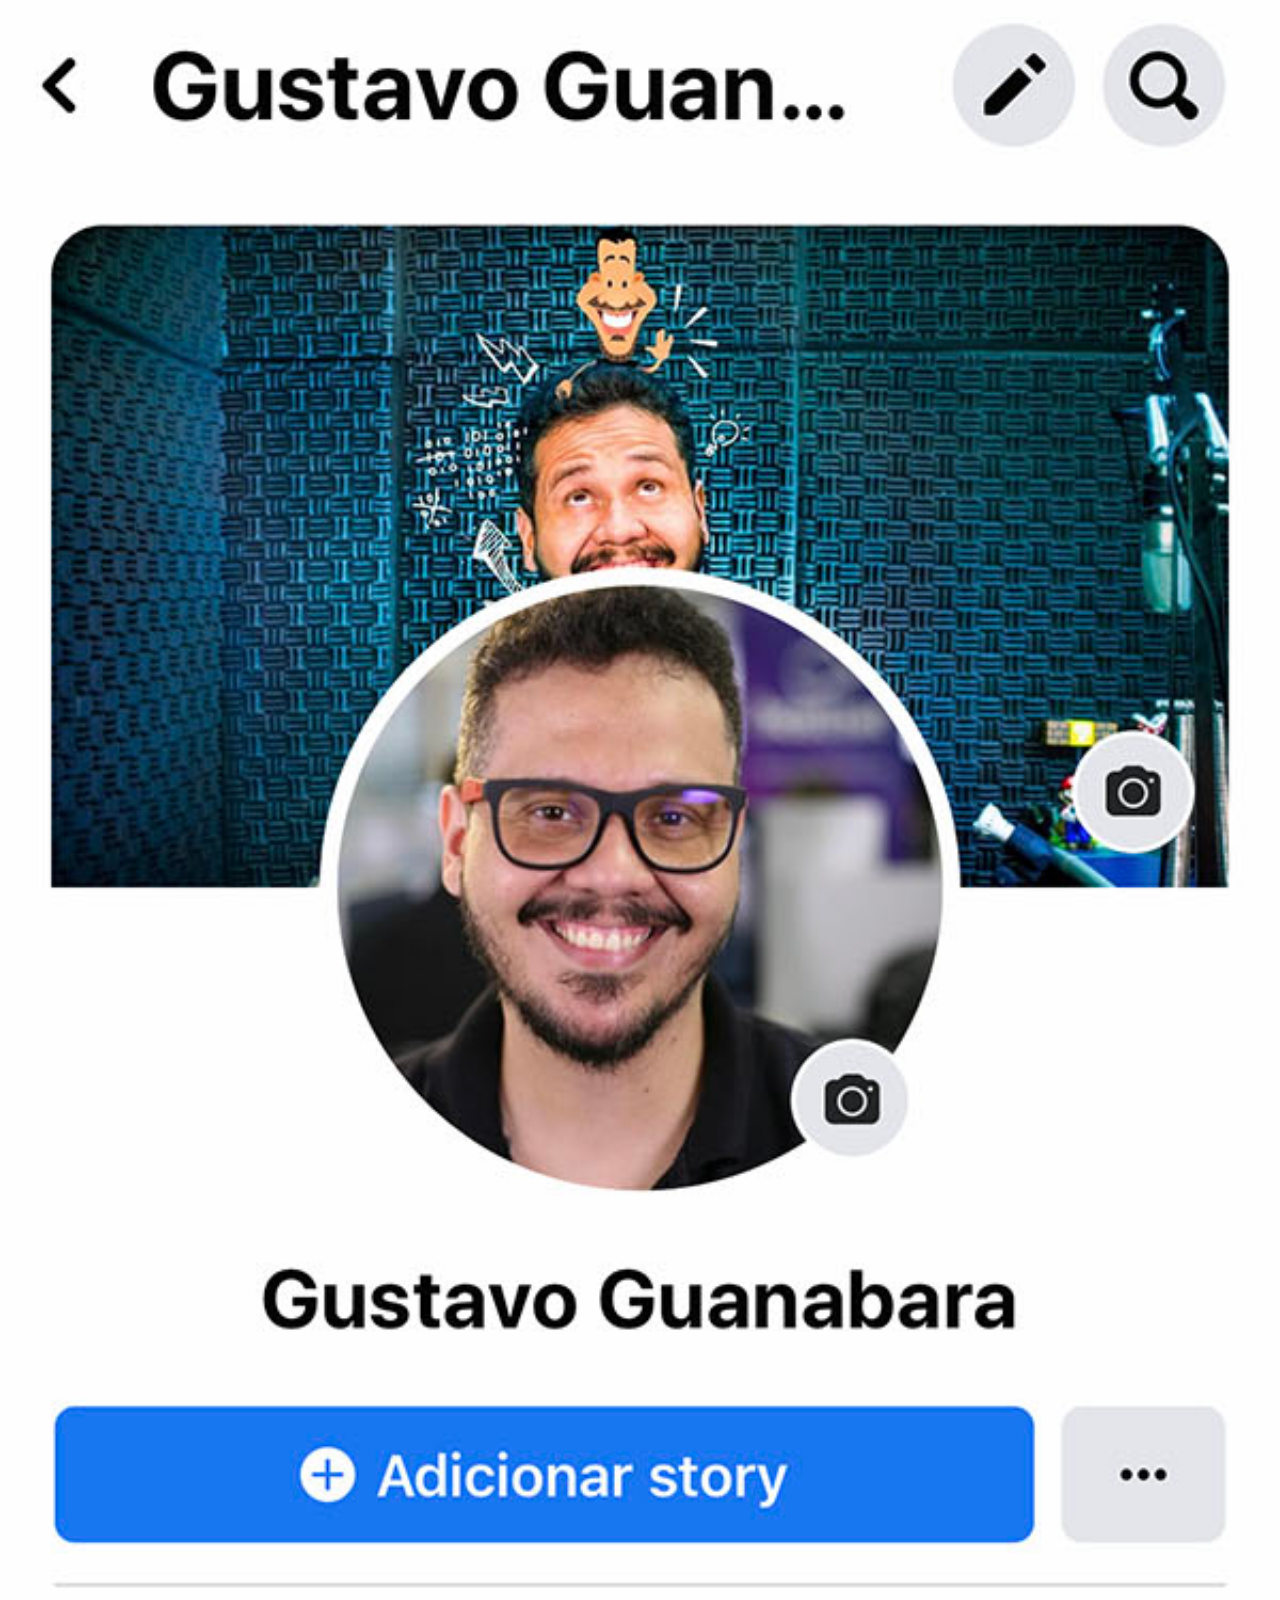
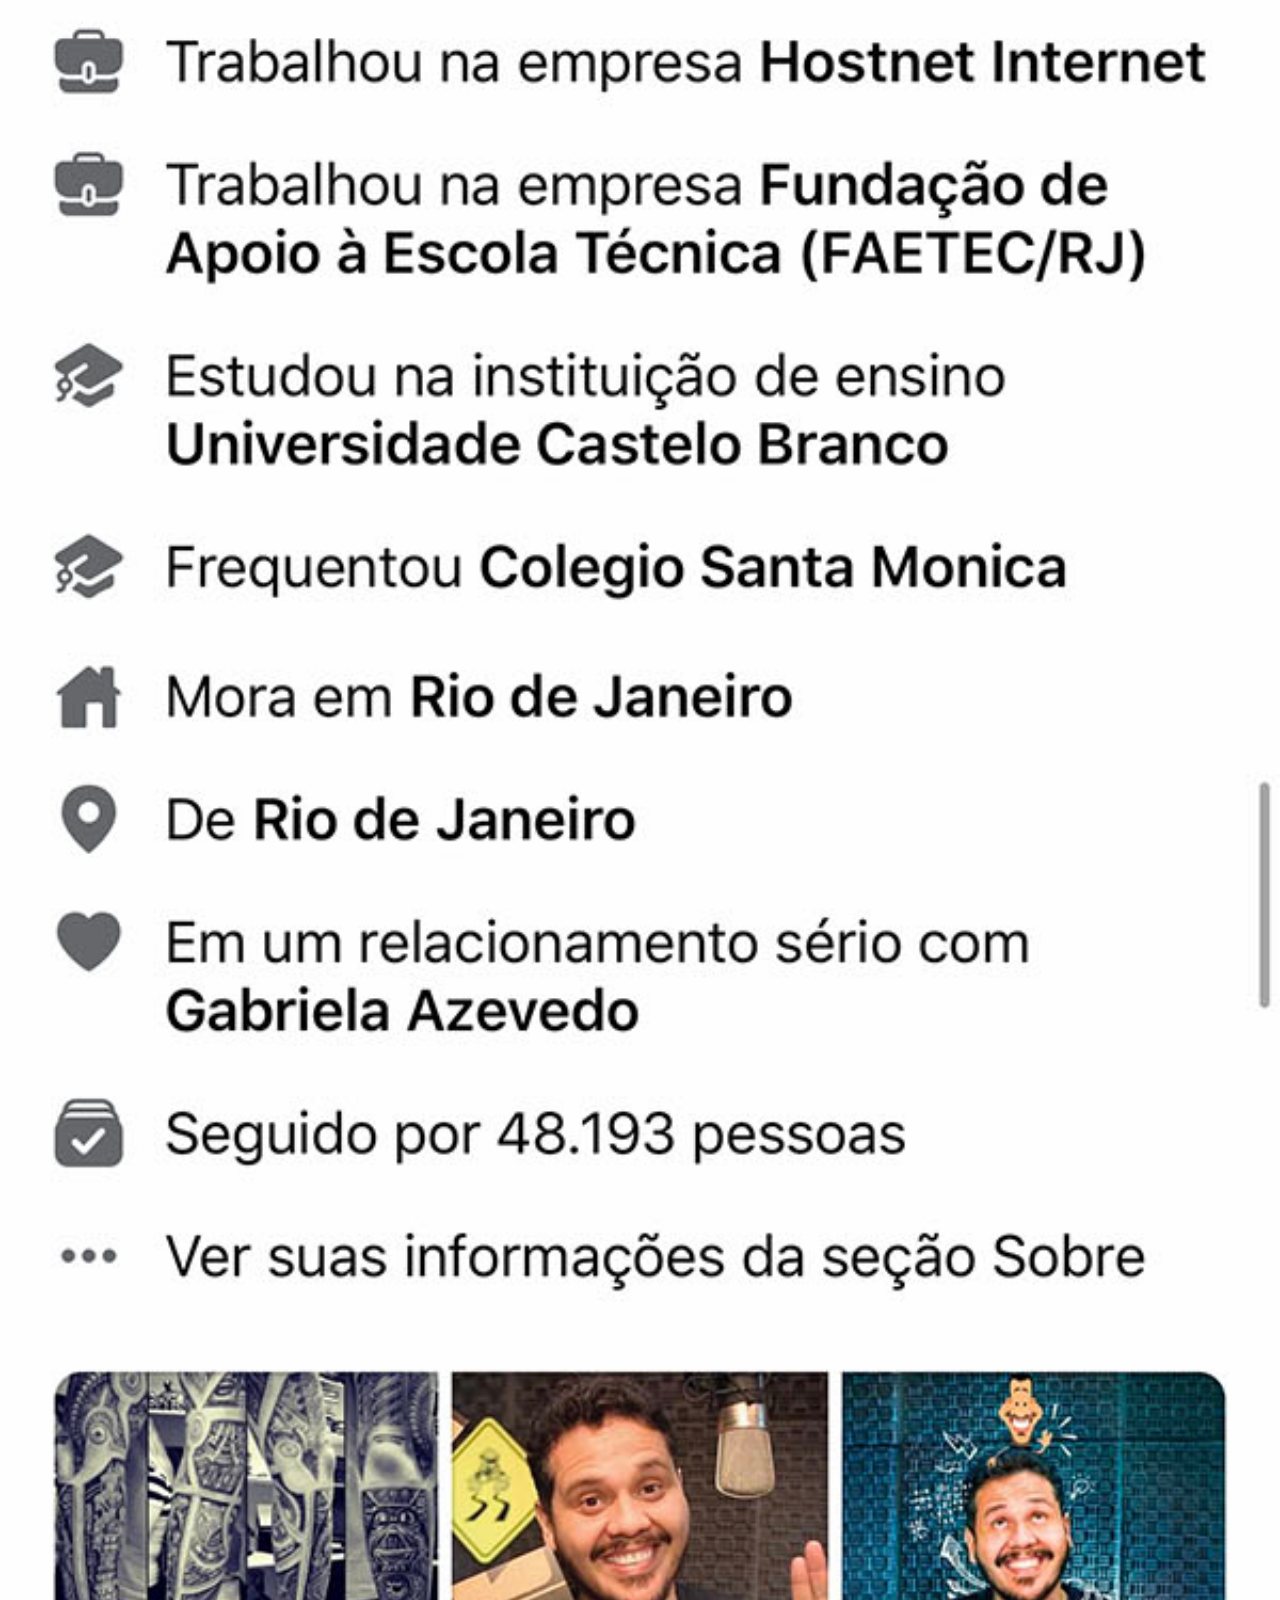
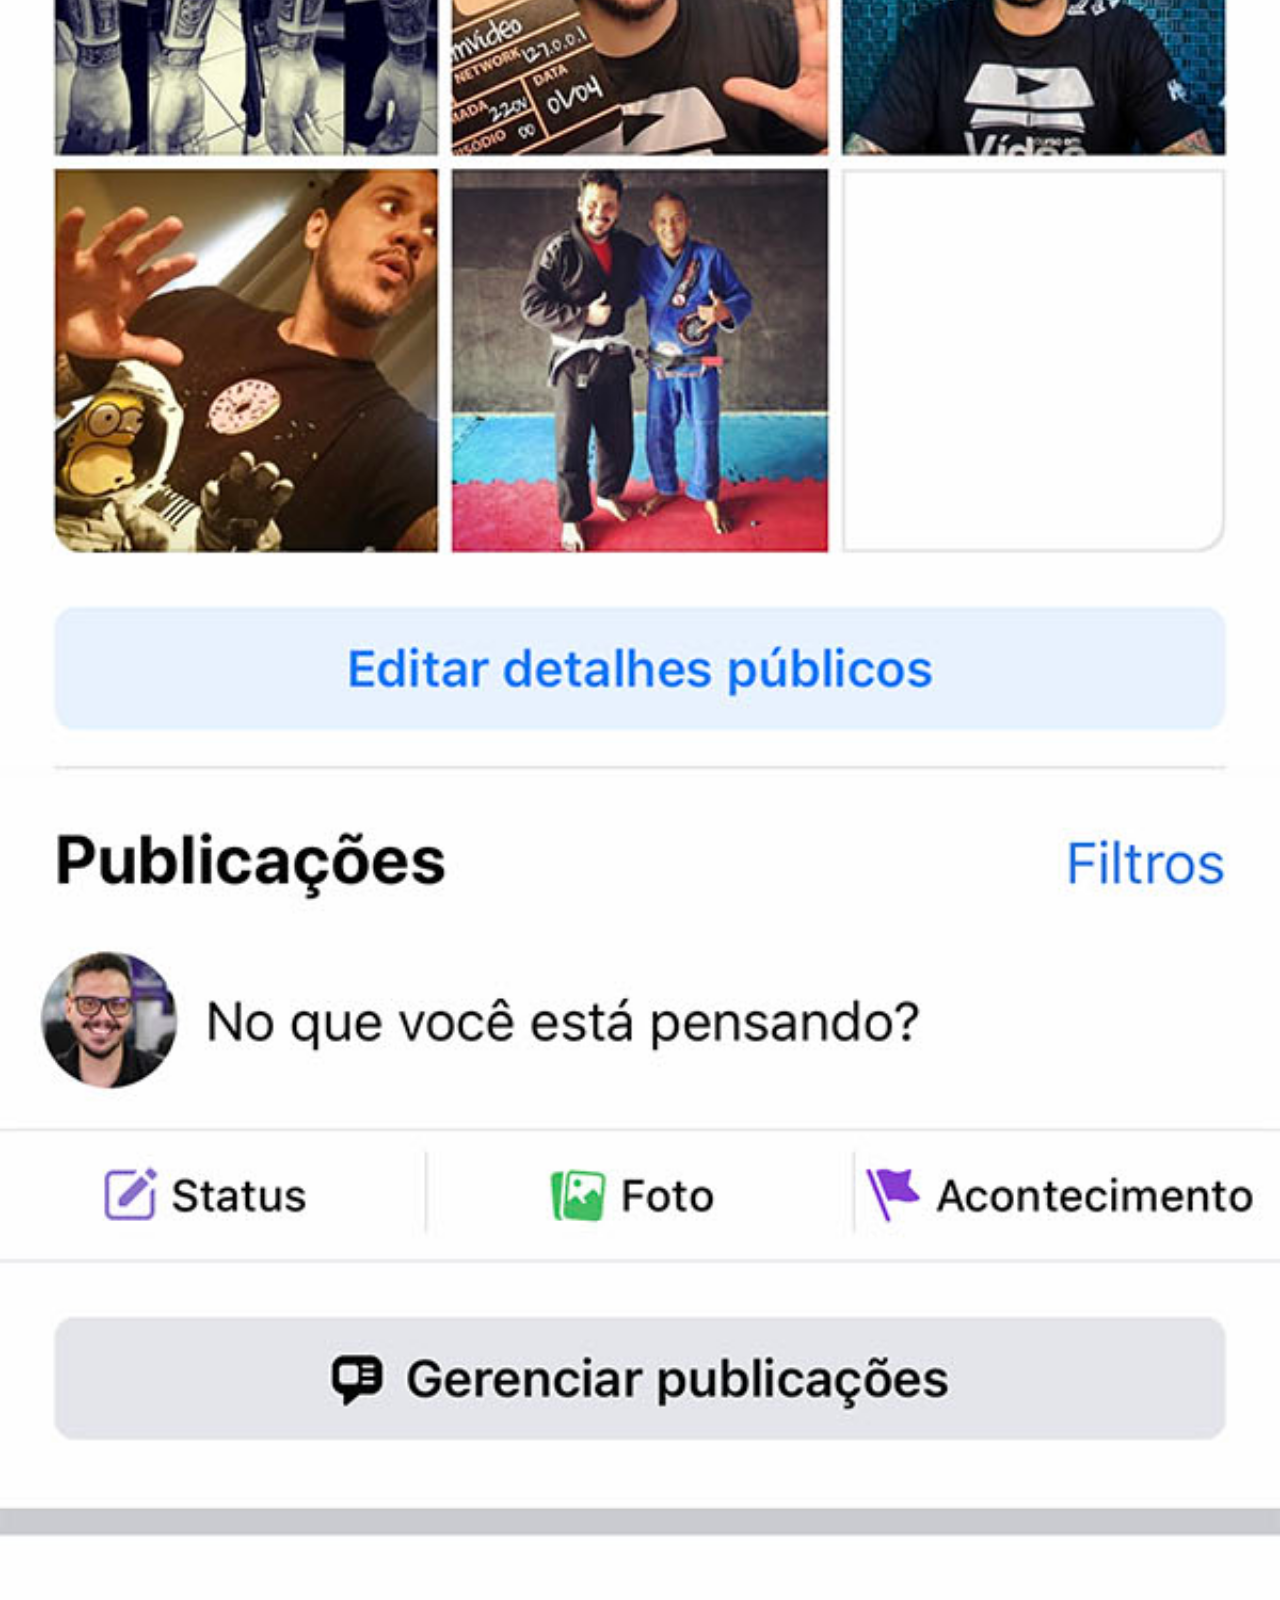
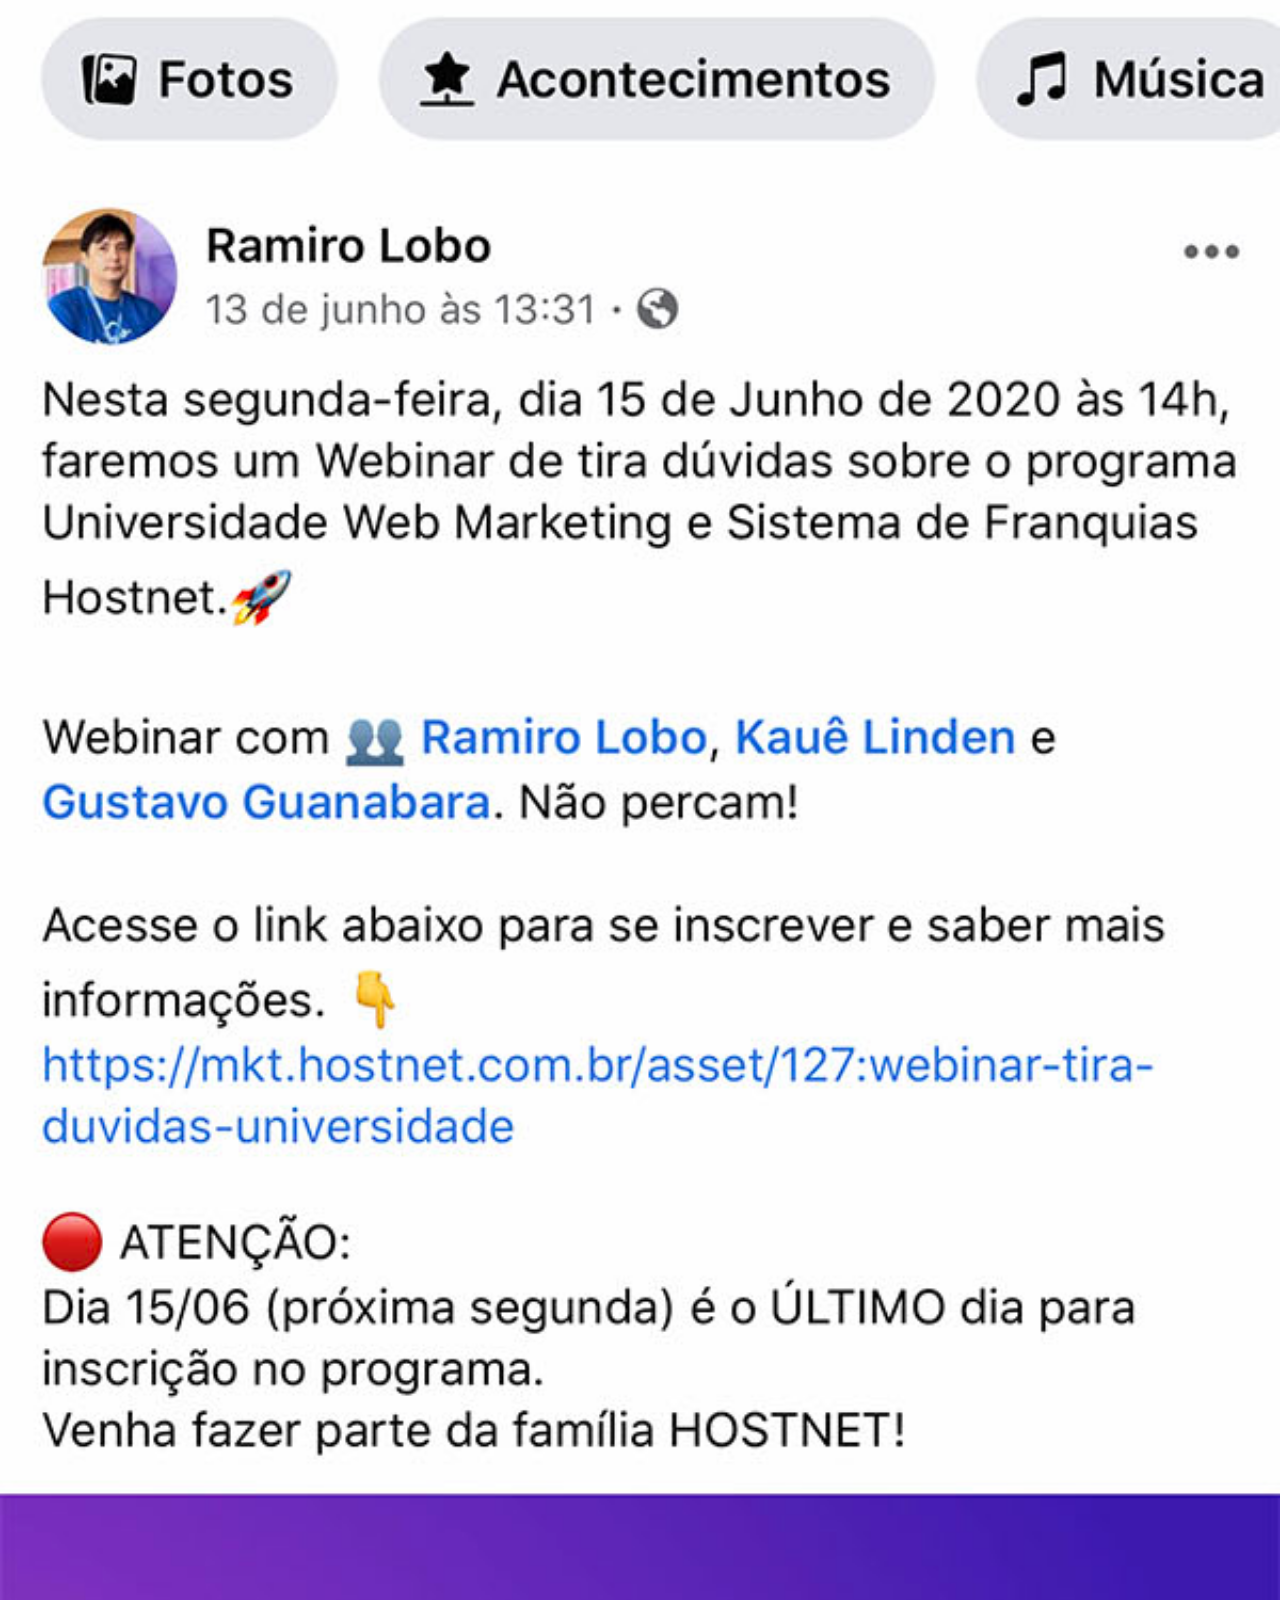
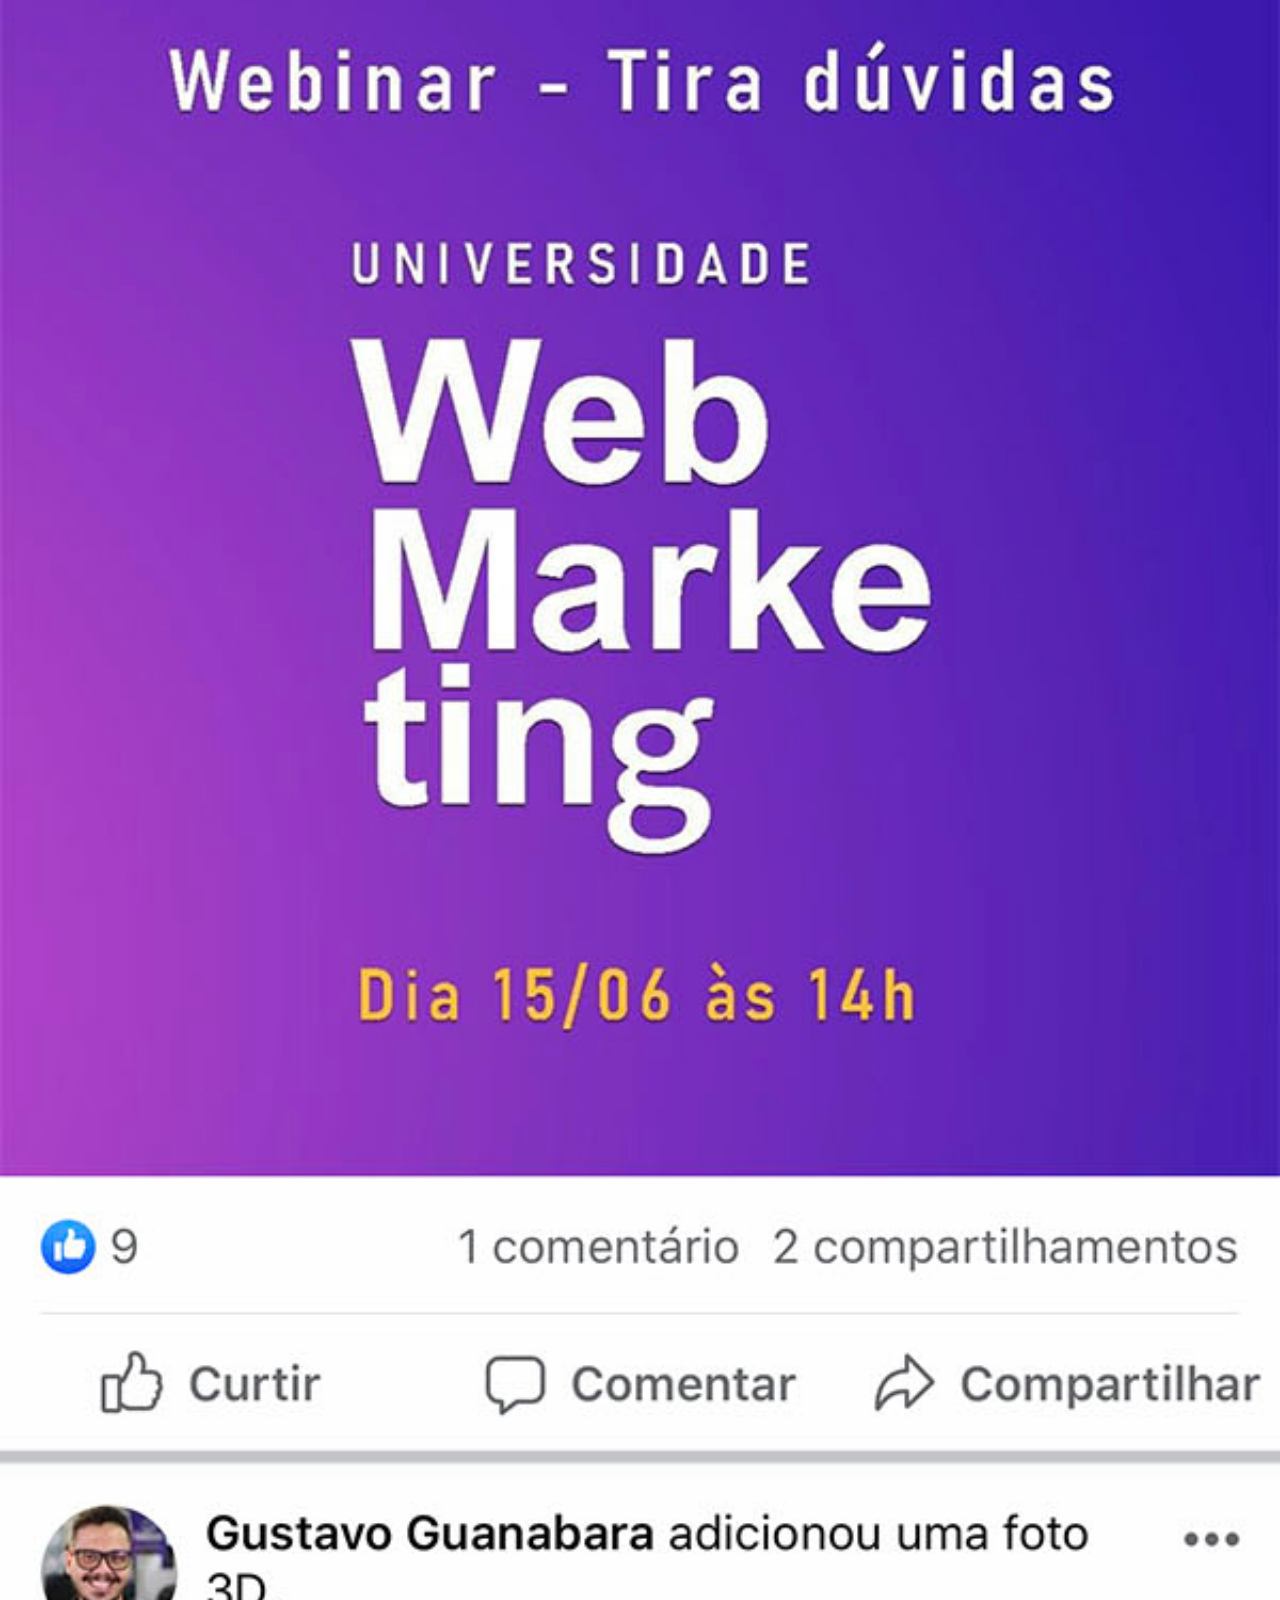
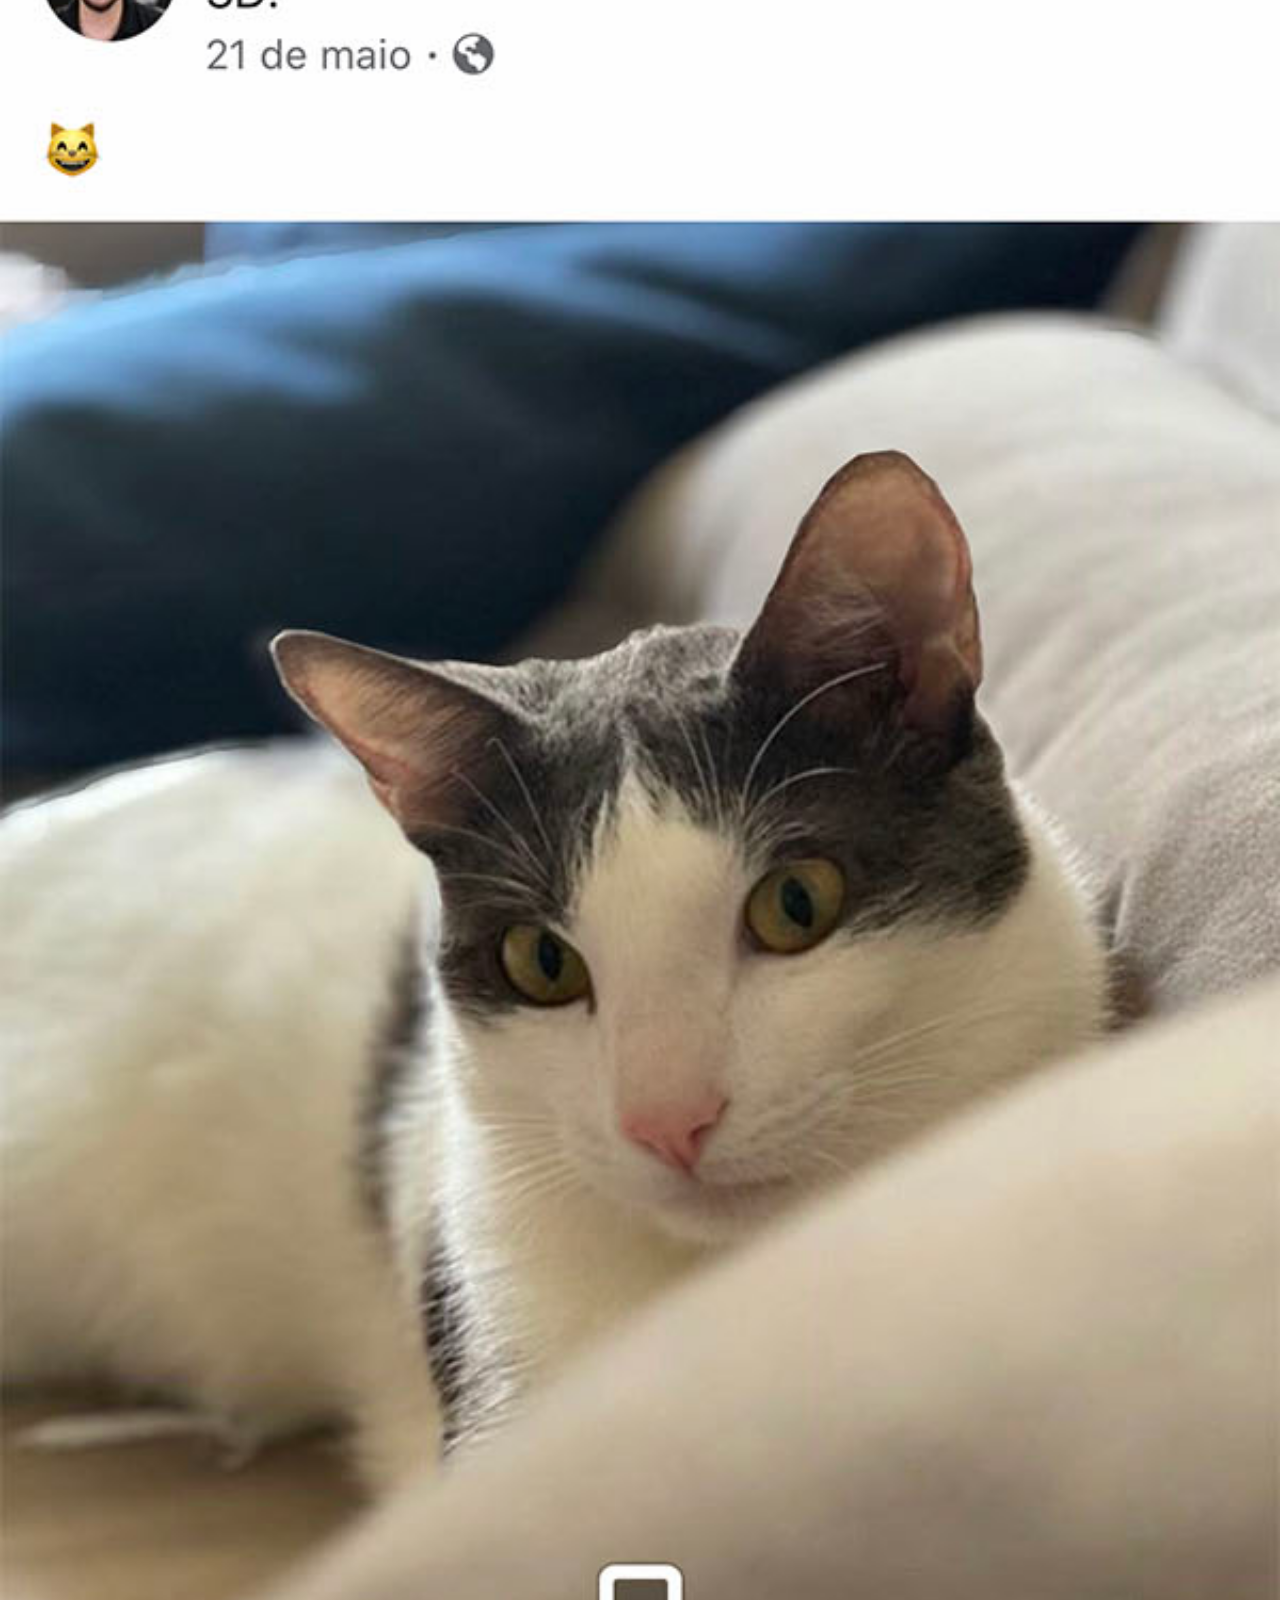
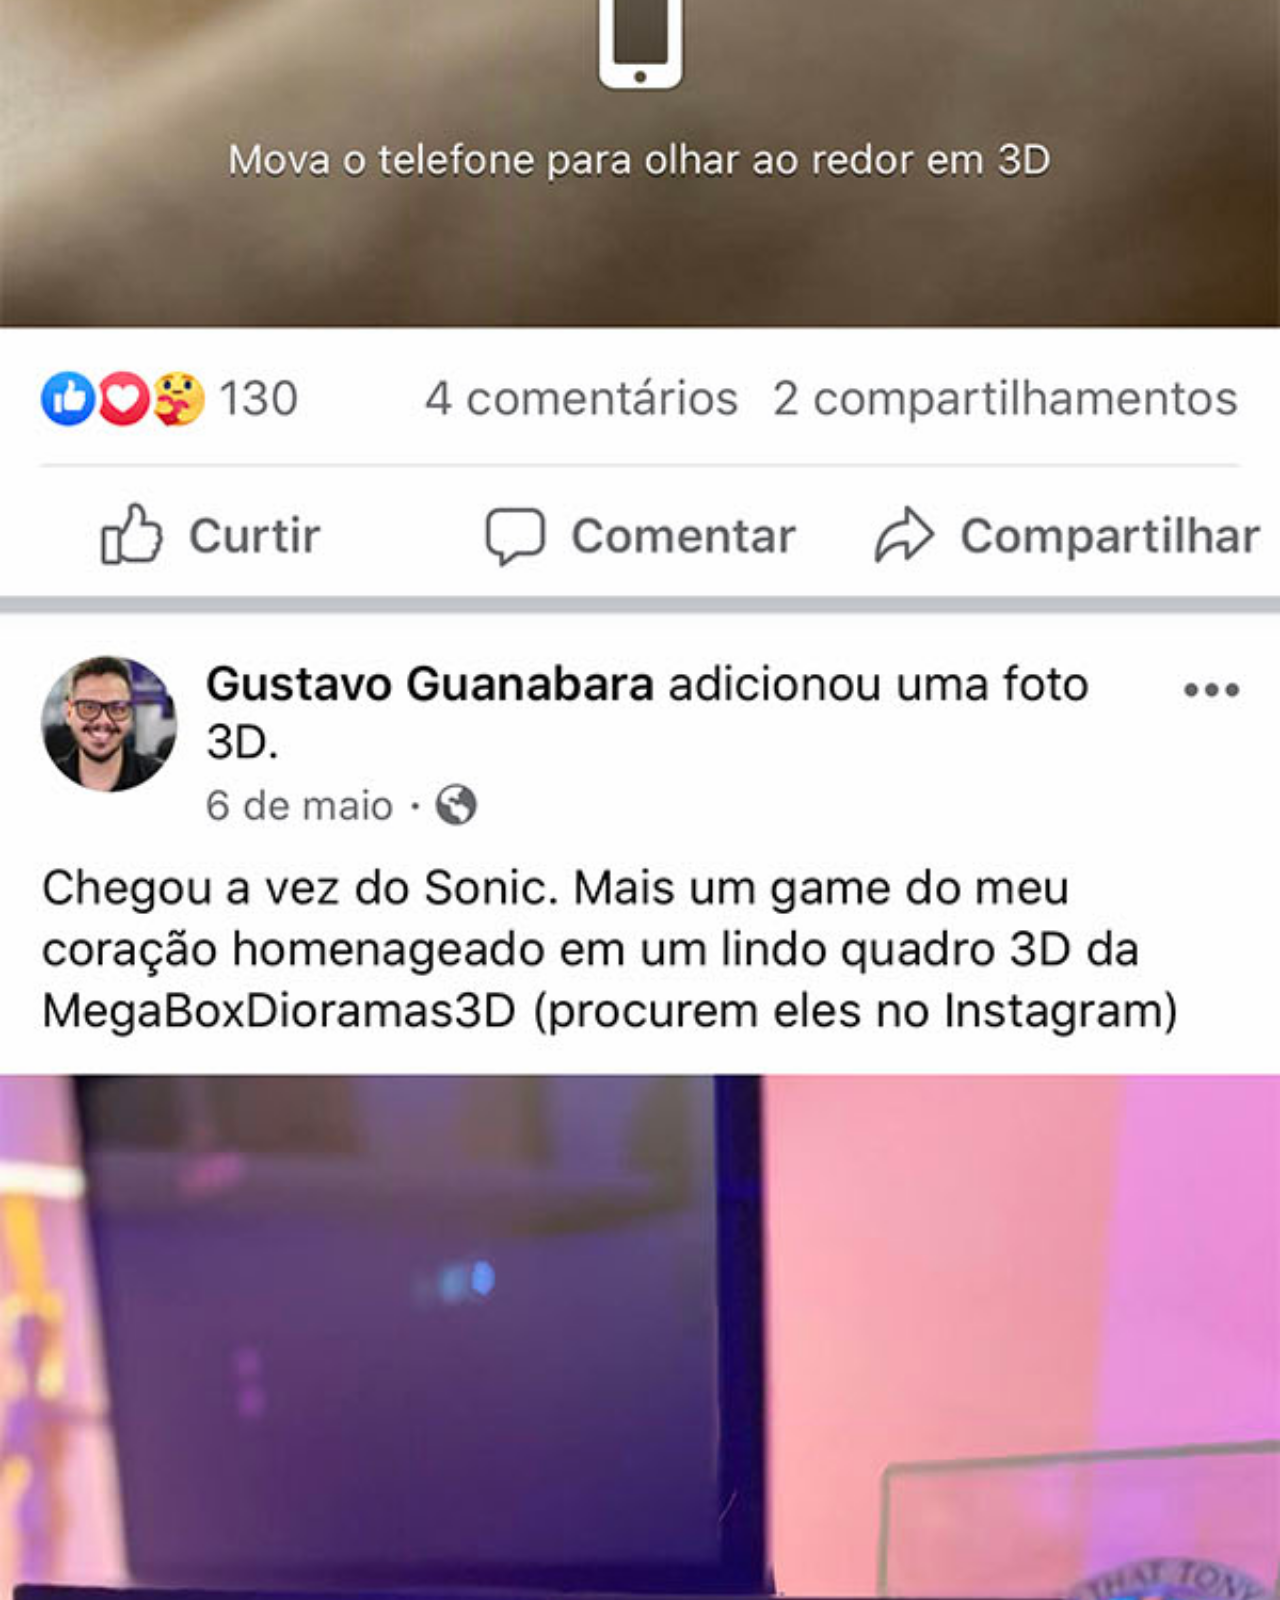
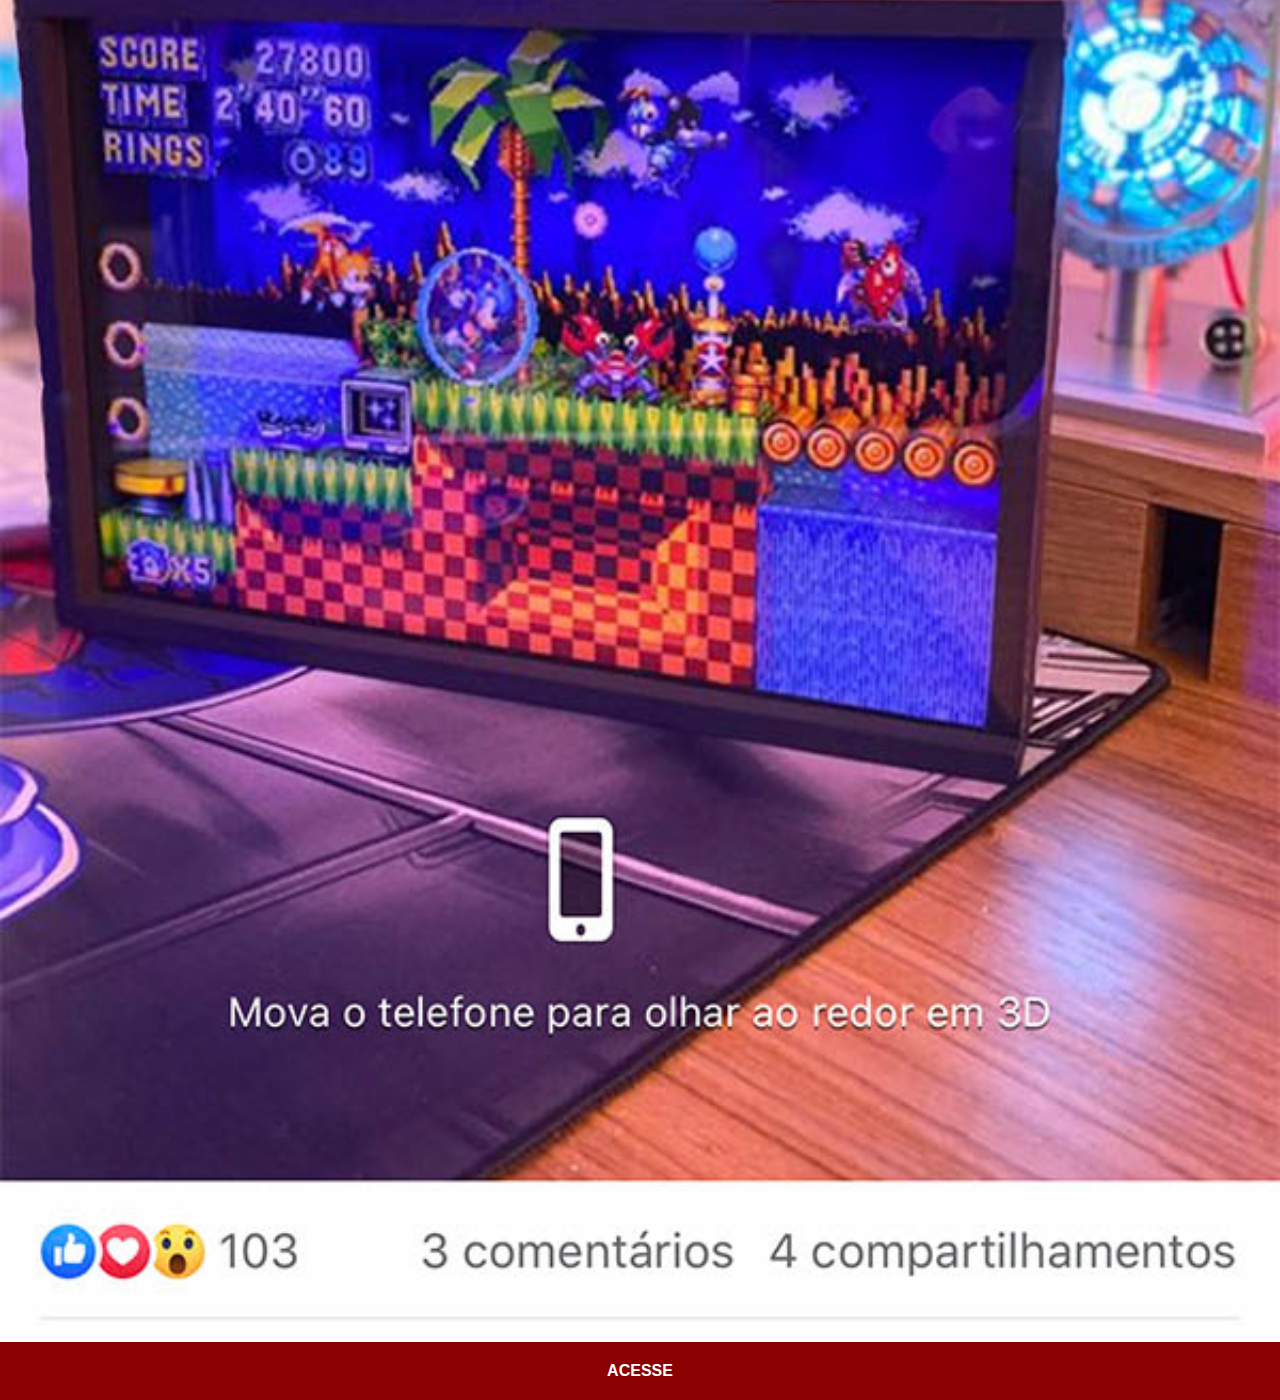
==== facebook.html @ 3353830a "adicionei as funcionalidades dos botões" ====
<!DOCTYPE html>
<html lang="pt-BR">
<head>
    <meta charset="UTF-8">
    <meta name="viewport" content="width=device-width, initial-scale=1.0">
    <title>FaceBook</title>
    <link rel="stylesheet" href="estilos/social.css">
</head>
<body>
    <img src="imagens/tela-facebook.jpg" alt="GitHub">
    <a href="https://www.facebook.com/daniel.gsoares.16" target="_blank">ACESSE</a>
</body>
</html>
---- estilos/social.css ----
@charset "UTF-8";

* {
    margin: 0px;
    padding: 0px;
    font-family: Arial, Helvetica, sans-serif;
}

::-webkit-scrollbar {
    width: 0px;
    height: 0px;
}

img {
    width: 100vw;
}

a {
    display: block;
    background-color: darkred;
    color: white;
    padding: 20px;
    text-align: center;
    font-weight: bolder;
    text-decoration: none;
}

a:hover {
    background-color: red;
}
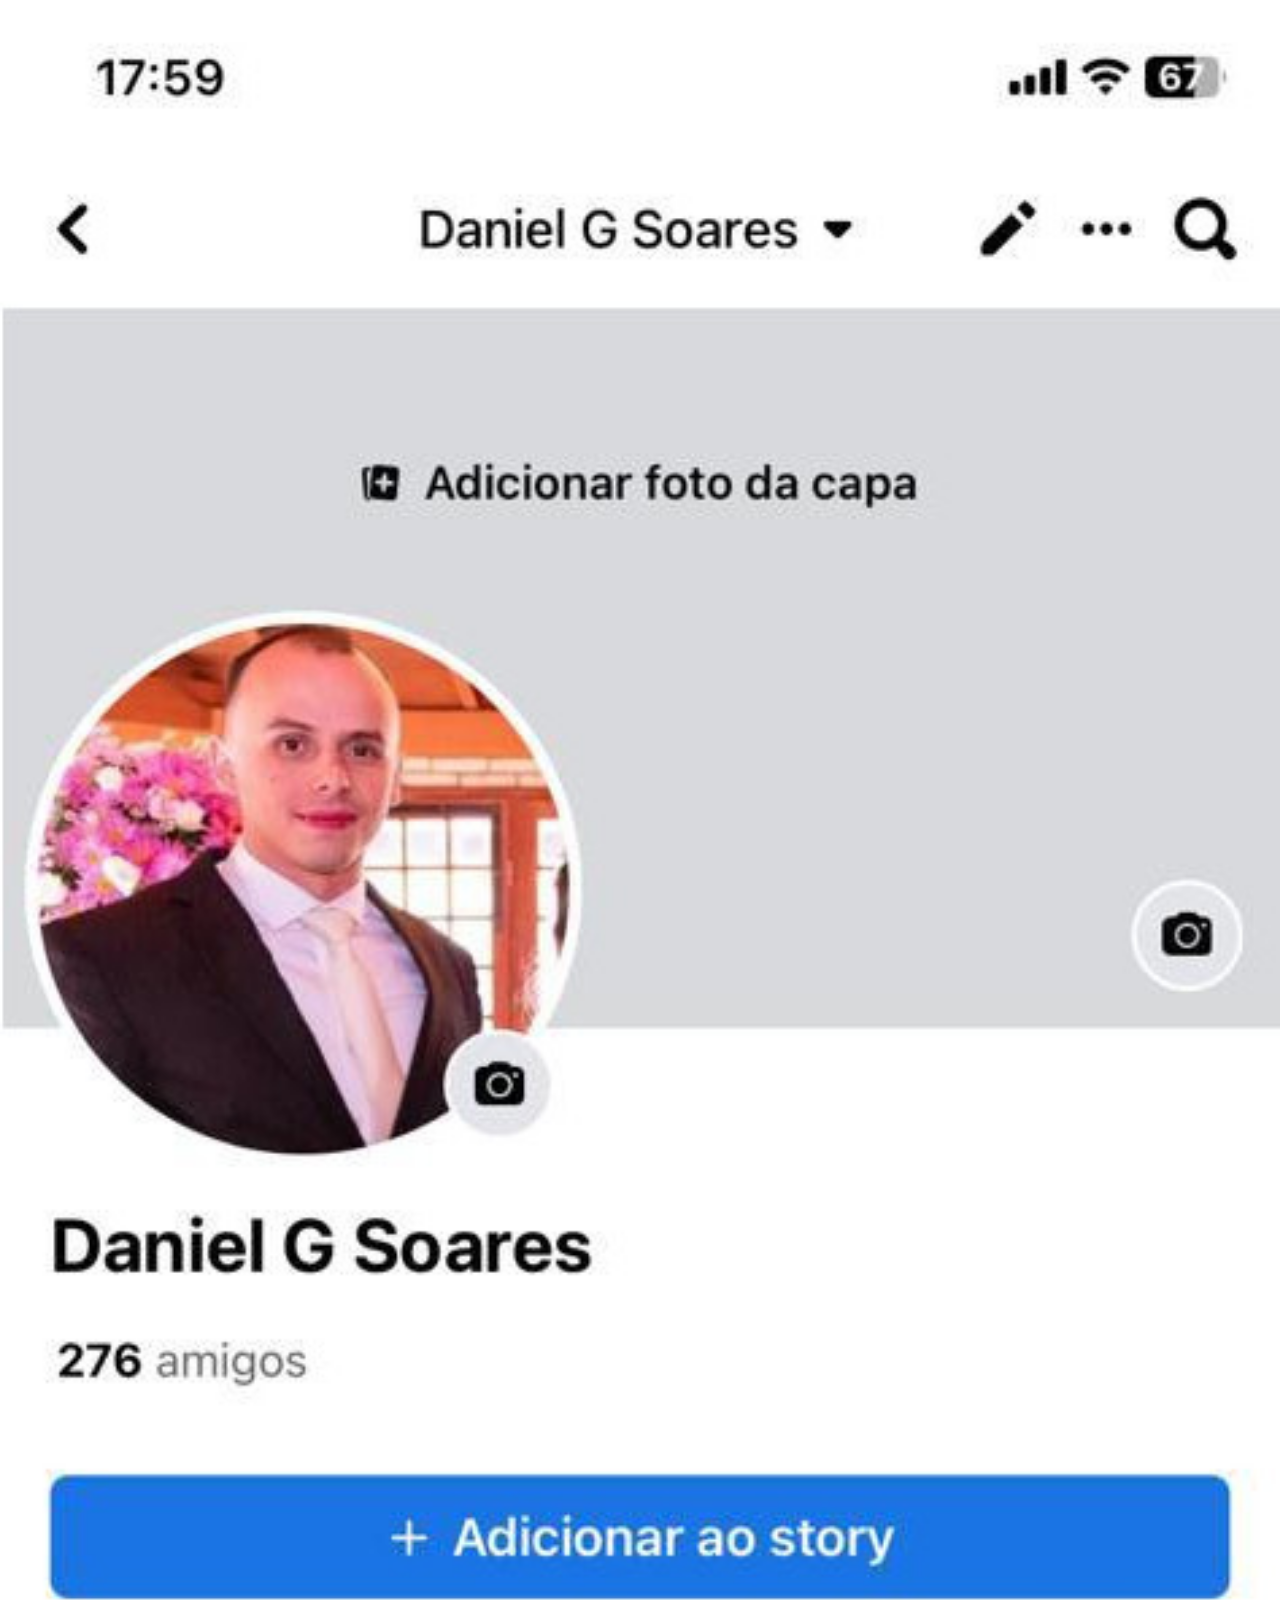
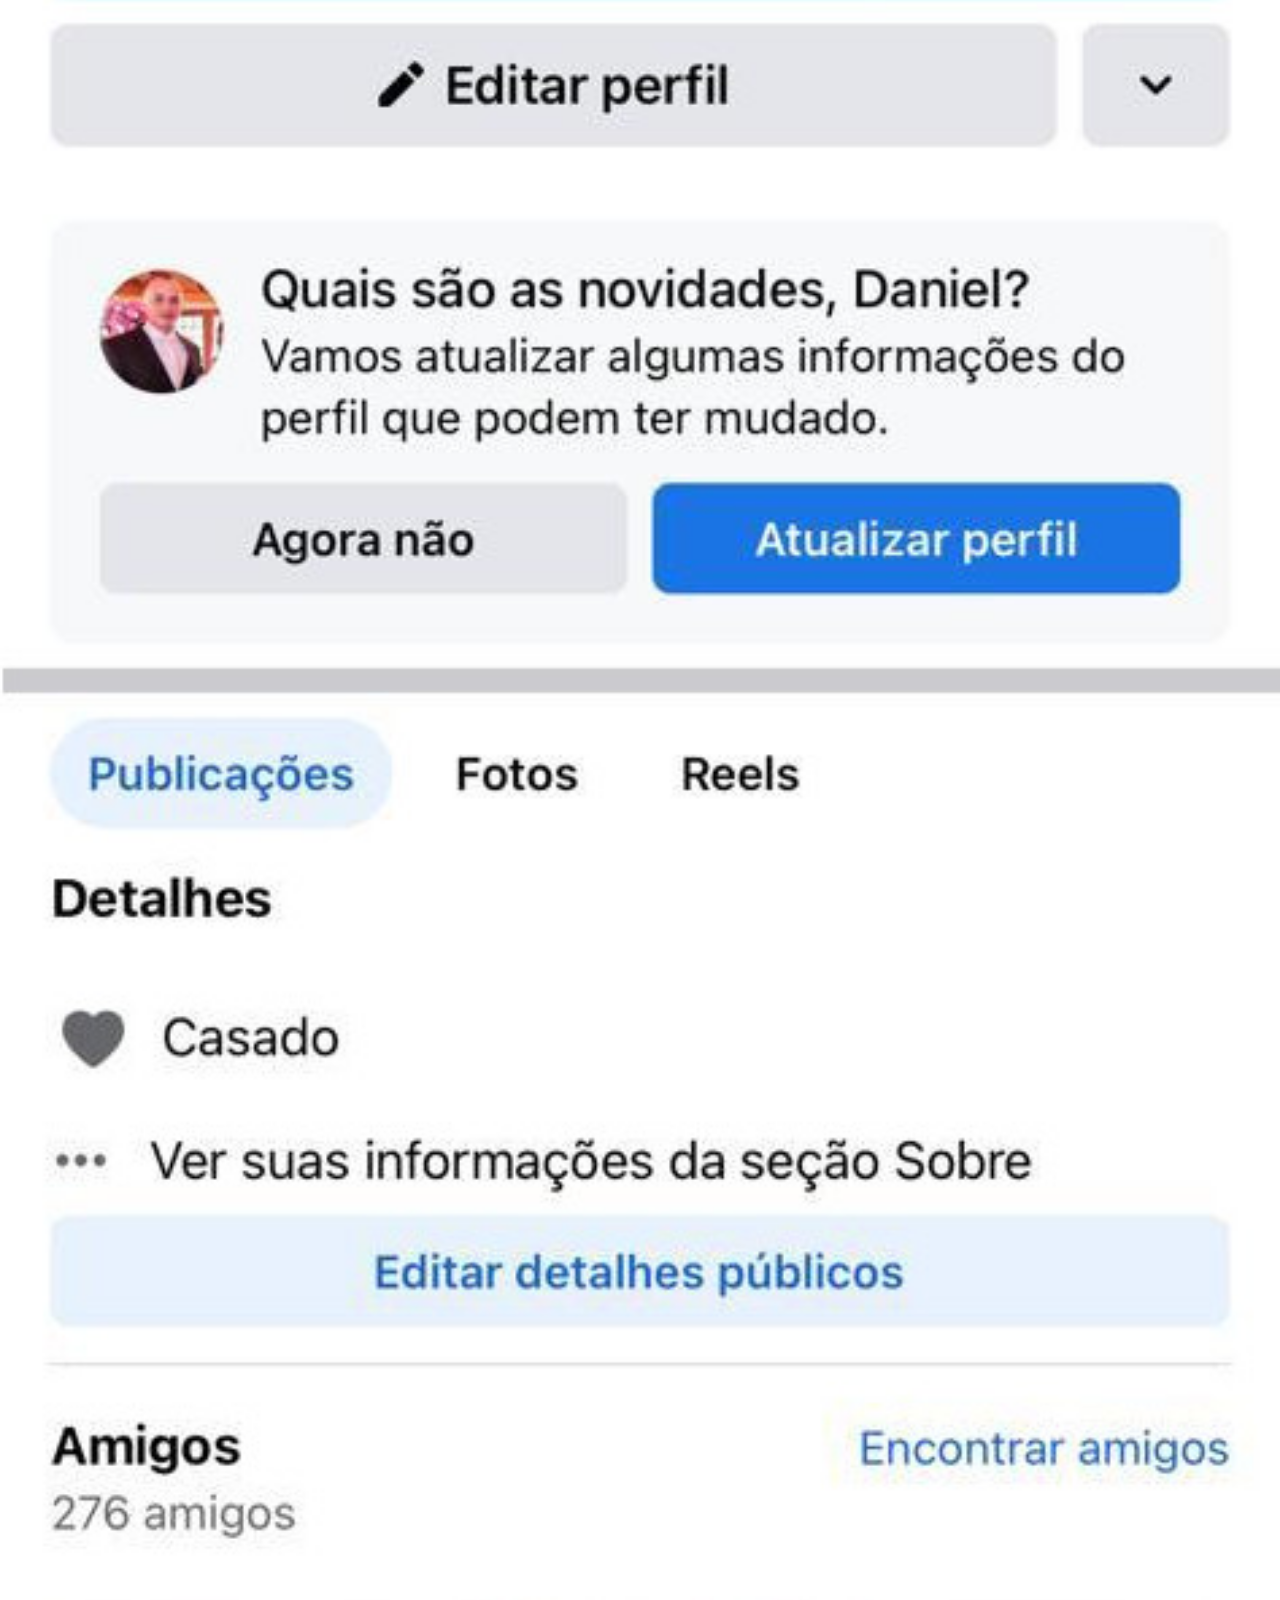
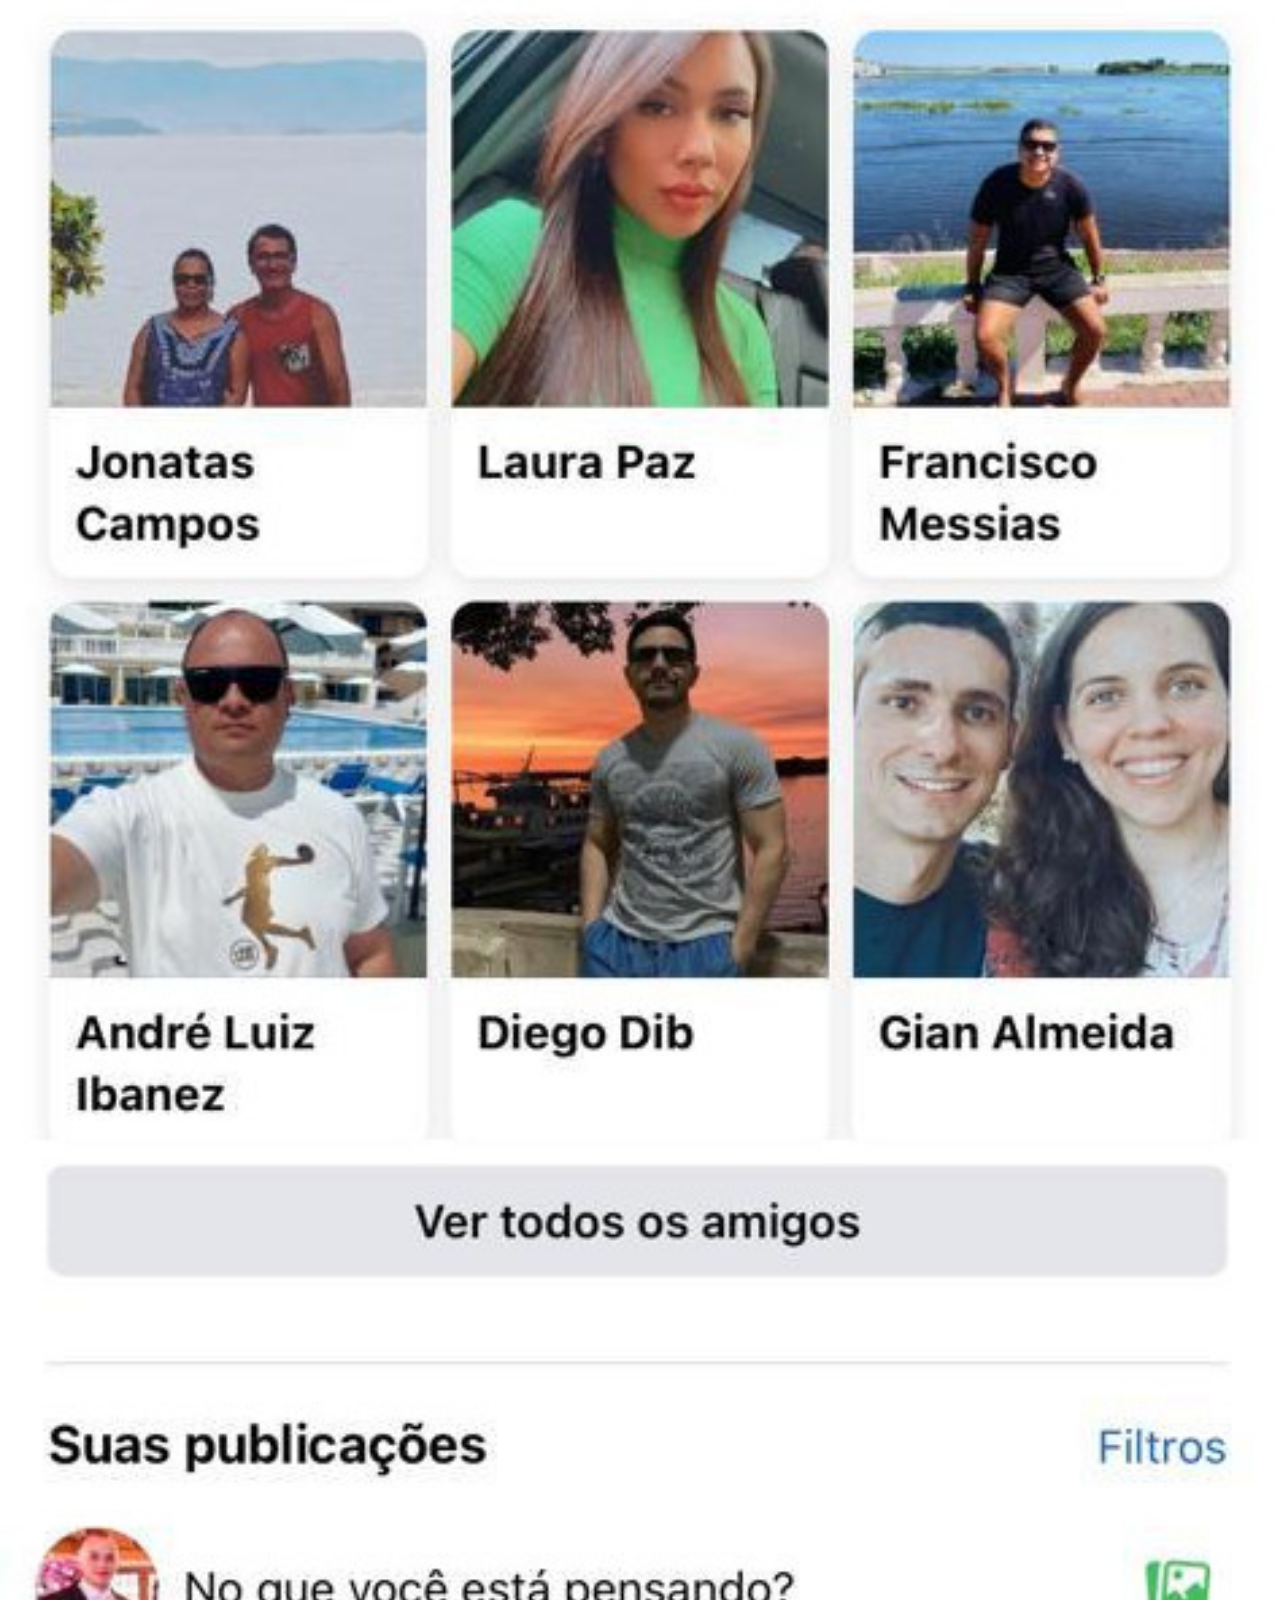
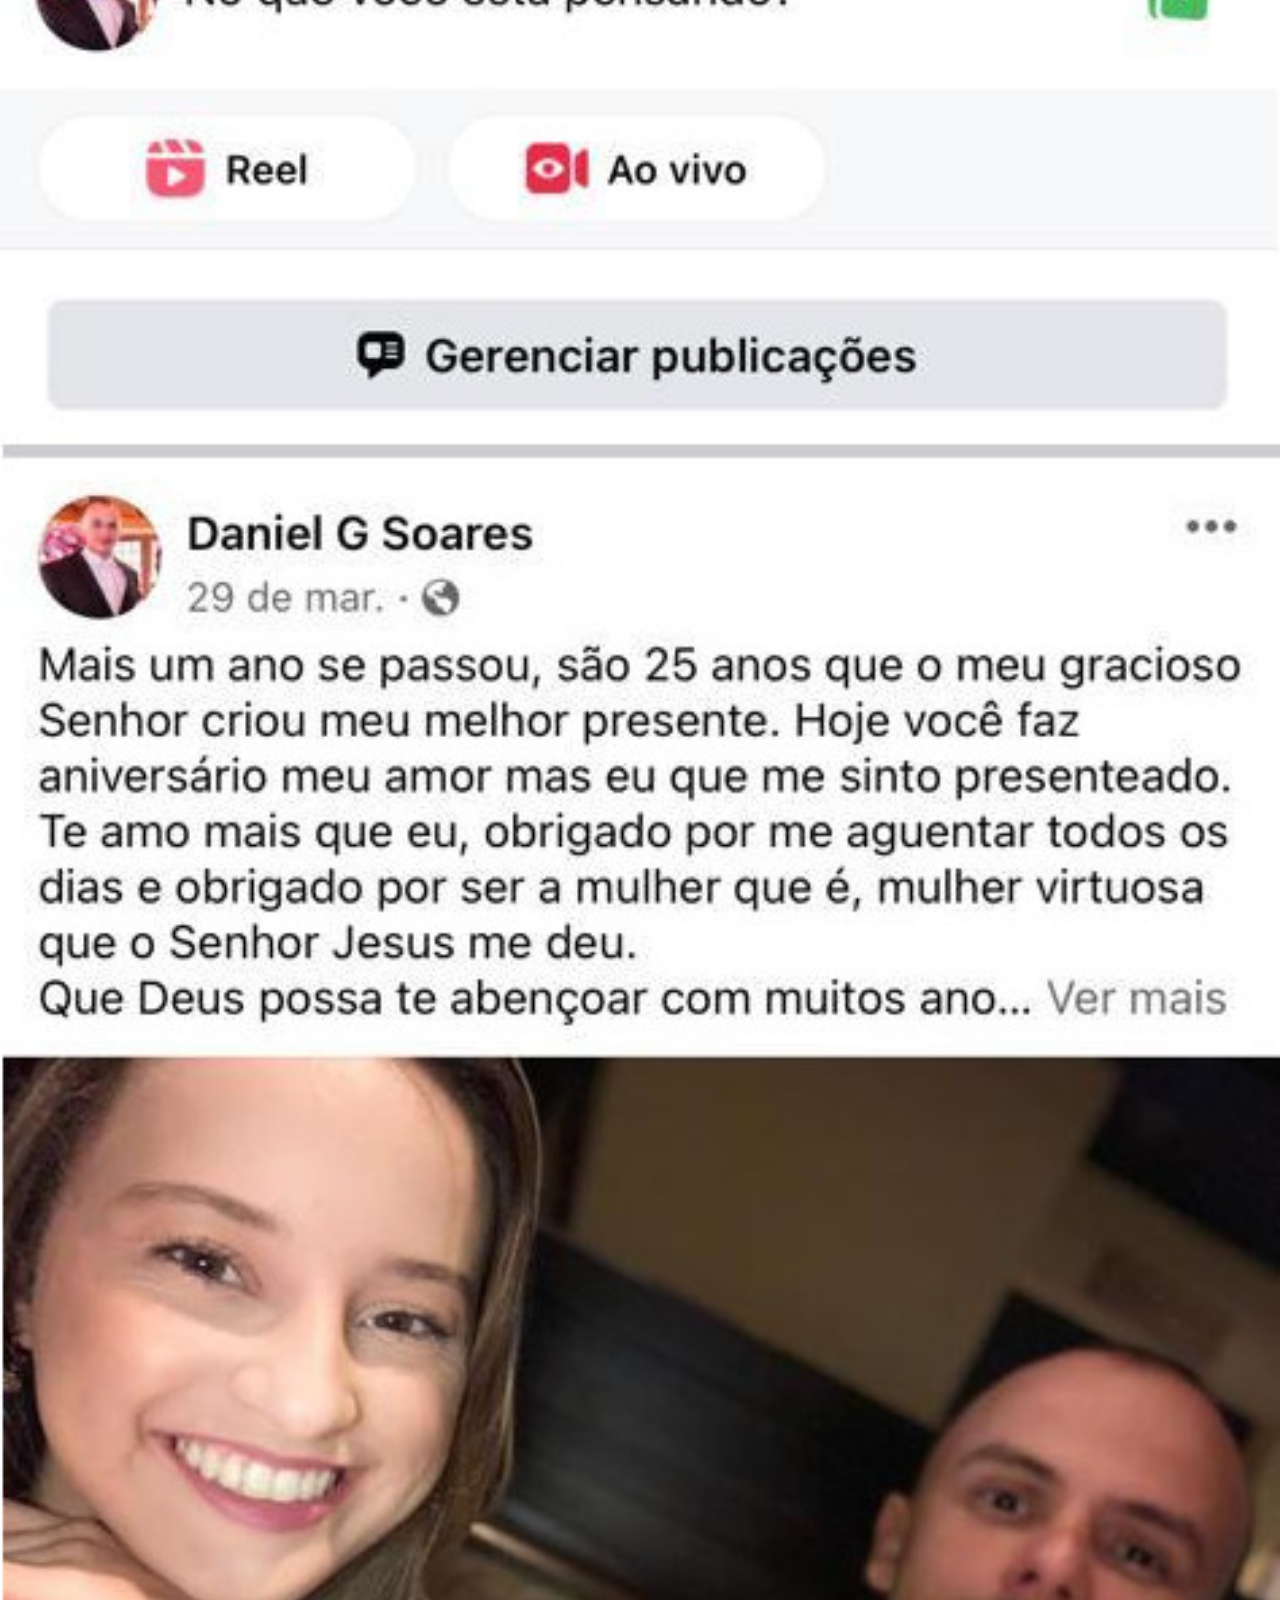
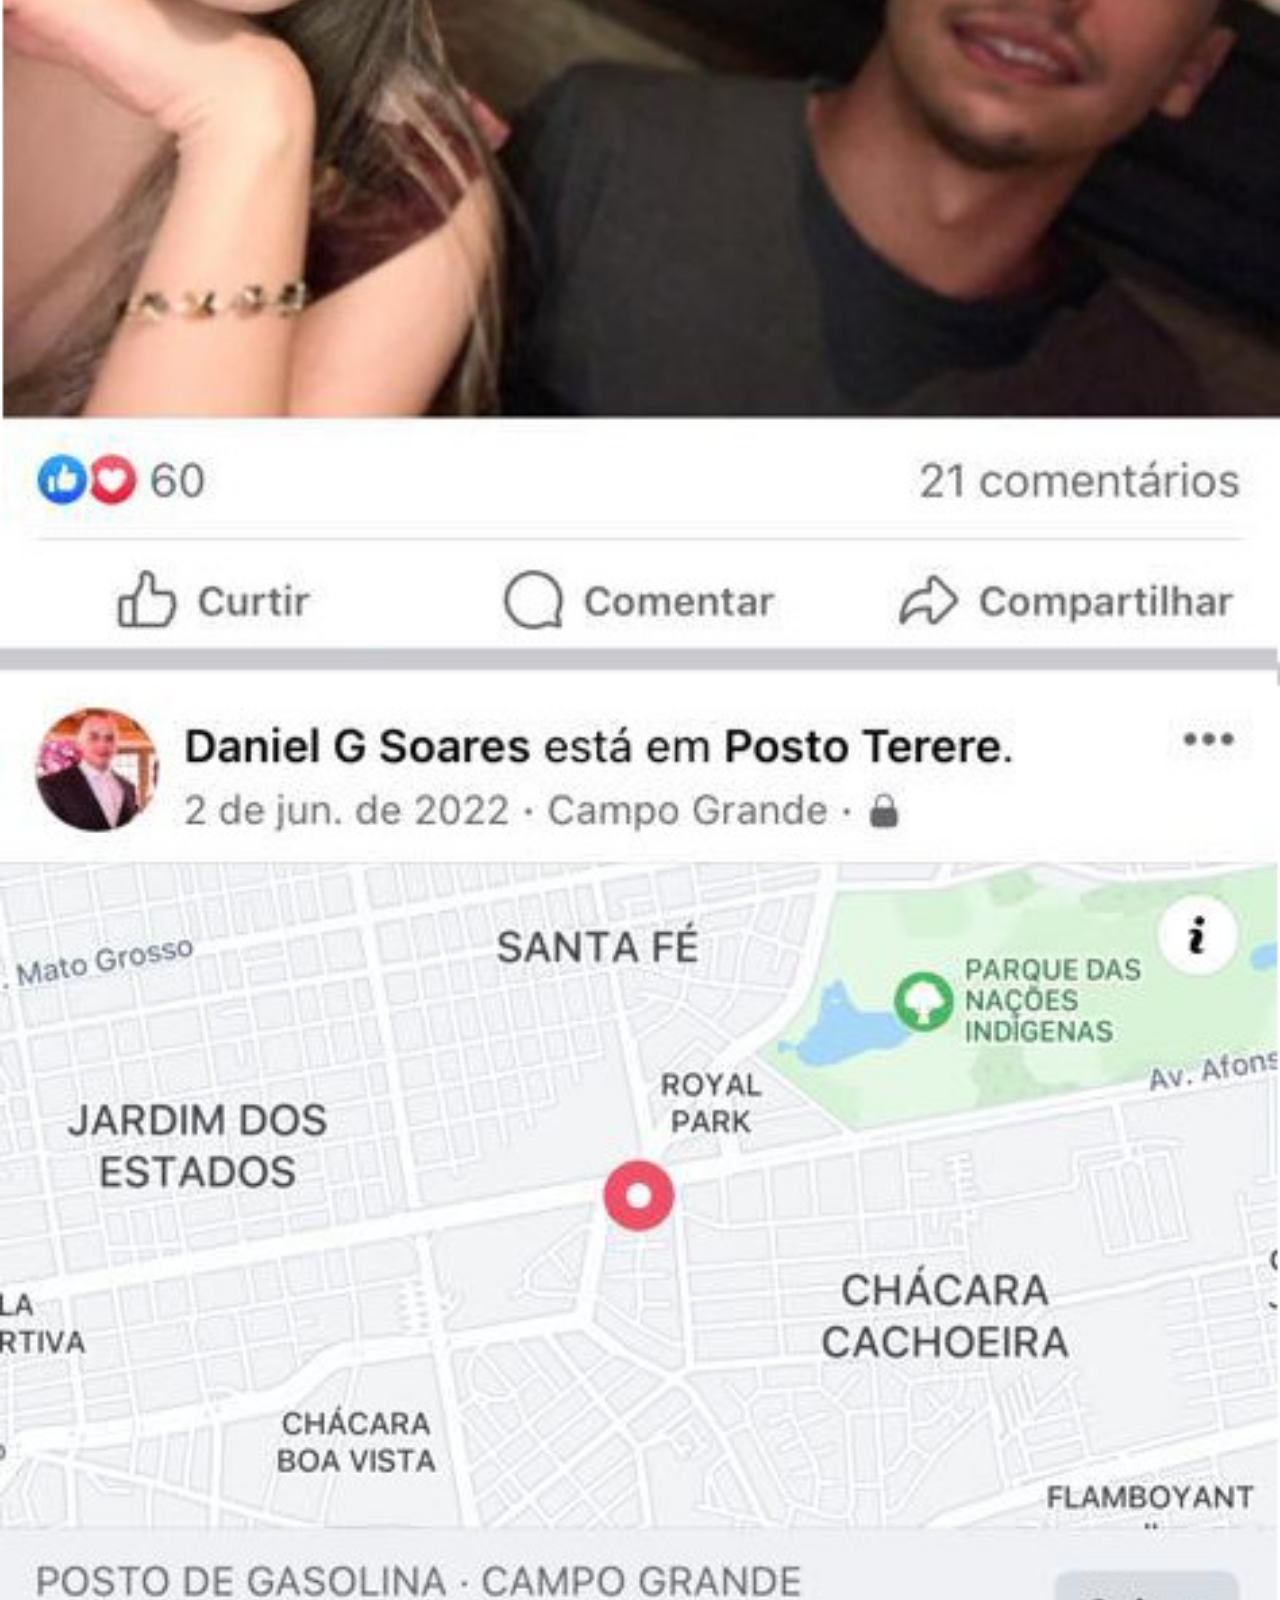
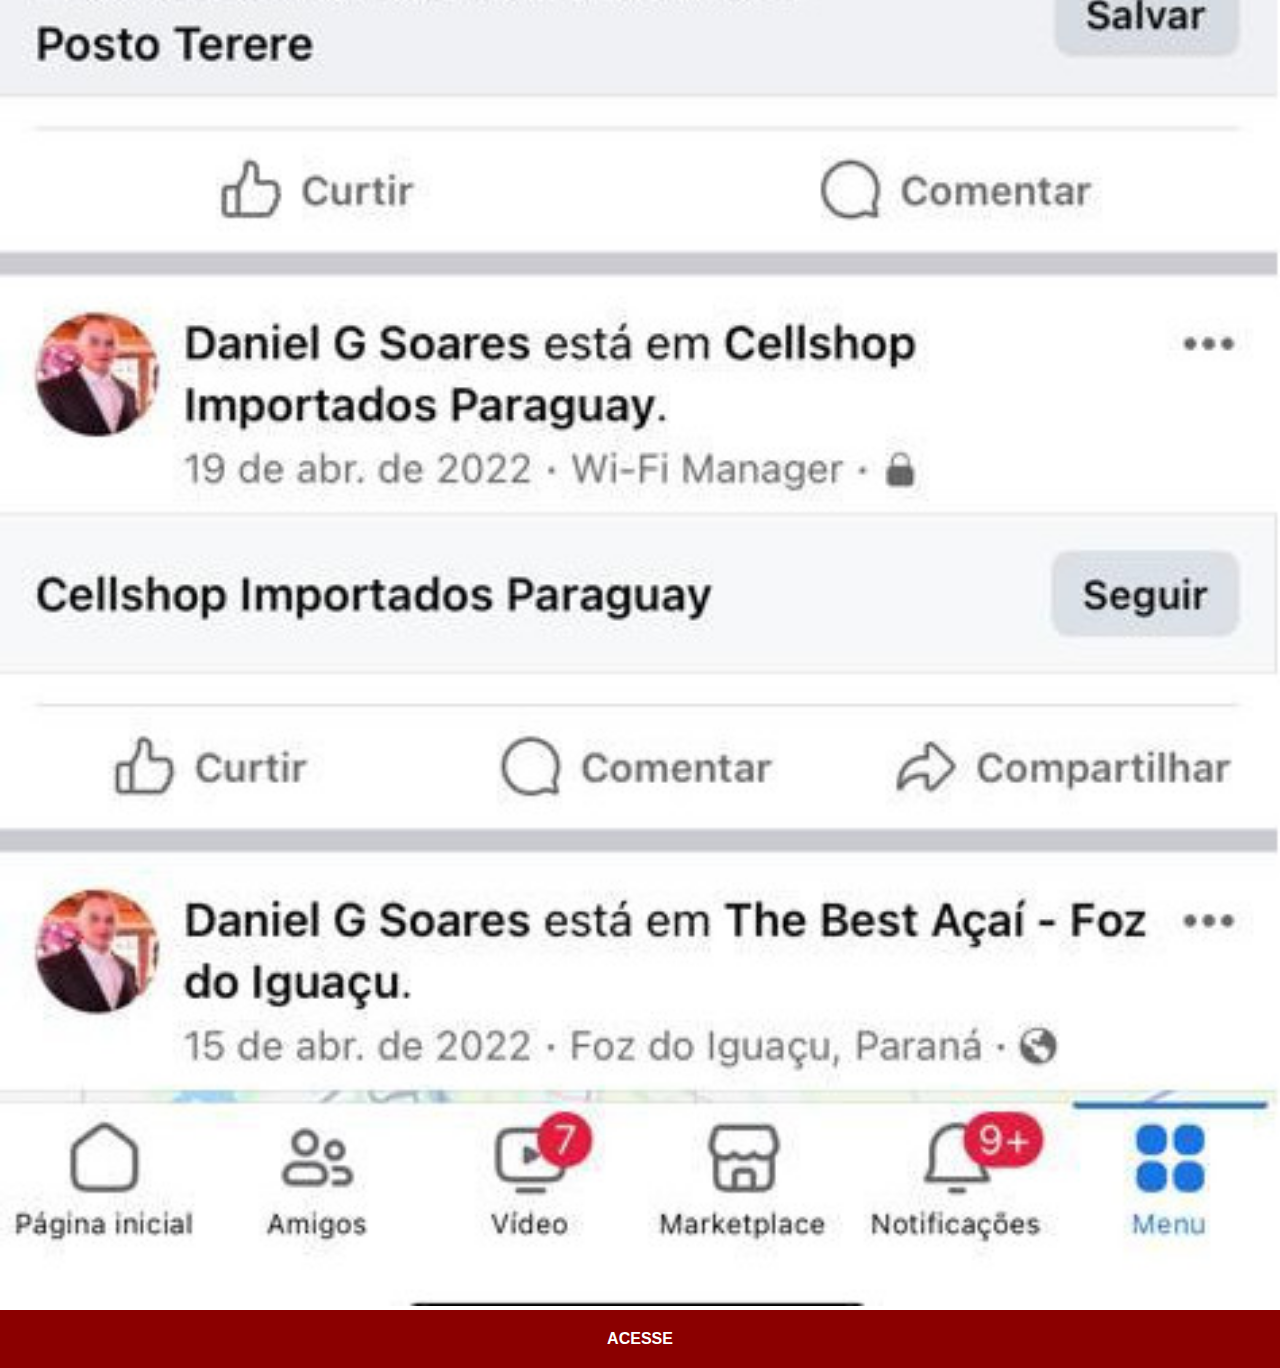
==== commit b3f1ee89: "finalizei o projeto" ====
--- a/facebook.html
+++ b/facebook.html
@@ -7,7 +7,7 @@
     <link rel="stylesheet" href="estilos/social.css">
 </head>
 <body>
-    <img src="imagens/tela-facebook.jpg" alt="GitHub">
+    <img src="imagens/tela-facebook-pessoal.jpg" alt="GitHub">
     <a href="https://www.facebook.com/daniel.gsoares.16" target="_blank">ACESSE</a>
 </body>
 </html>